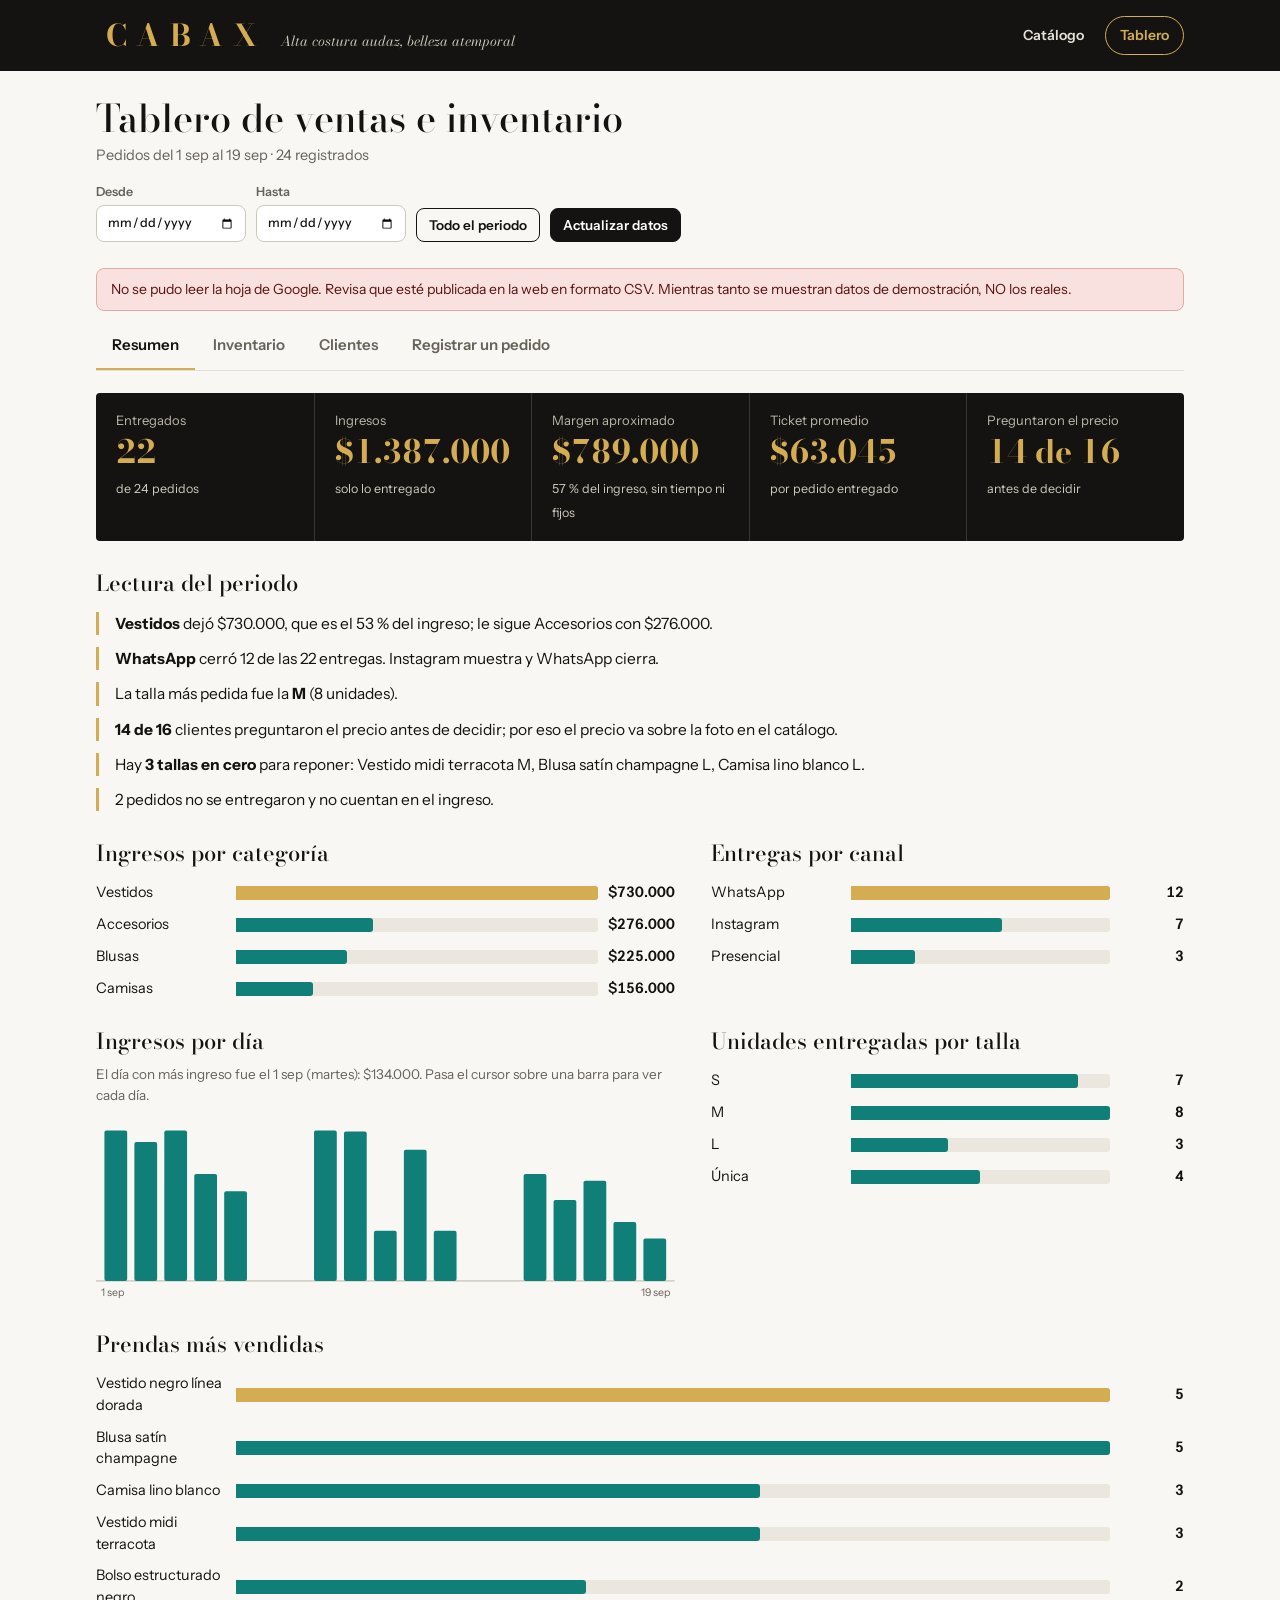
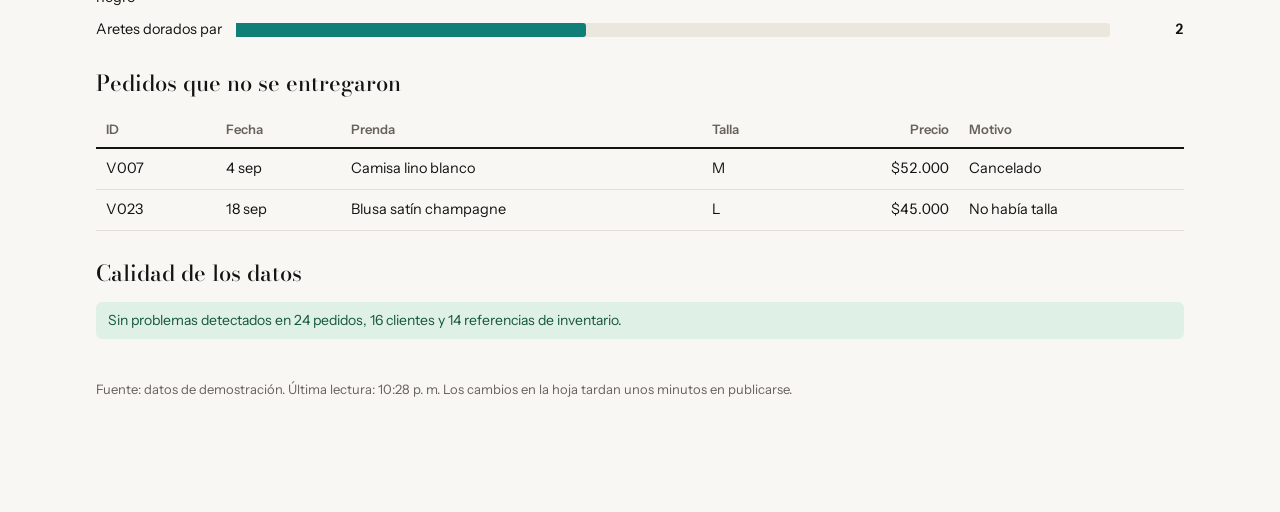
==== tablero.html @ 47107a6c "Add files via upload" ====
<!doctype html>
<html lang="es">
<head>
<meta charset="utf-8">
<meta name="viewport" content="width=device-width,initial-scale=1,viewport-fit=cover">
<title>CABAX · Tablero</title>
<link rel="preconnect" href="https://fonts.googleapis.com">
<link rel="preconnect" href="https://fonts.gstatic.com" crossorigin>
<link href="https://fonts.googleapis.com/css2?family=Bodoni+Moda:ital,opsz,wght@0,6..96,500;0,6..96,700;1,6..96,500&family=Instrument+Sans:wght@400;500;600;700&display=swap" rel="stylesheet">
<link rel="stylesheet" href="cabax.css">
<style>
.page-h { display: flex; justify-content: space-between; align-items: end; gap: 16px; flex-wrap: wrap; padding-block: 28px 14px; }
.page-h h1 { font-family: var(--f-display); font-weight: 500; font-size: clamp(26px, 4vw, 38px); margin: 0; line-height: 1.05; }
.page-h p { margin: 6px 0 0; color: var(--muted); font-size: 14.5px; }
.tools { display: flex; gap: 10px; align-items: end; flex-wrap: wrap; }
.tools label.f { font-size: 12.5px; }
.tools input[type=date] { padding: 7px 10px; width: 150px; }
.tabs { display: flex; gap: 2px; border-bottom: 1px solid var(--line); margin-bottom: 22px; overflow-x: auto; scrollbar-width: none; }
.tab { appearance: none; border: 0; background: transparent; padding: 11px 16px; font-weight: 600; font-size: 15px; color: var(--muted); border-bottom: 3px solid transparent; cursor: pointer; white-space: nowrap; margin-bottom: -1px; }
.tab[aria-selected="true"] { color: var(--ink); border-bottom-color: var(--gold-bright); }
.panel > * + * { margin-top: 26px; }

.ledger { display: grid; grid-template-columns: repeat(5, 1fr); background: var(--ink); color: #fff; border-radius: 4px; }
.ledger > div { padding: 18px 20px; border-left: 1px solid #3a372f; min-width: 0; }
.ledger > div:first-child { border-left: 0; }
.ledger small { display: block; color: #bdb7aa; font-size: 13px; }
.ledger b { display: block; font-family: var(--f-display); font-weight: 700; font-size: clamp(22px, 3vw, 32px); color: var(--gold-bright); font-variant-numeric: lining-nums tabular-nums; line-height: 1.15; margin-block: 4px; }
.ledger span { font-size: 12.5px; color: #cfc9bd; }

.cols2 { display: grid; grid-template-columns: 1.1fr .9fr; gap: 36px; }
.cols3 { display: grid; grid-template-columns: repeat(3, 1fr); gap: 32px; }
h2.s { font-family: var(--f-display); font-weight: 500; font-size: 22px; margin: 0 0 12px; }
.sub { font-size: 13.5px; color: var(--muted); margin: -6px 0 12px; }

.bars { display: grid; gap: 10px; }
.br { display: grid; grid-template-columns: minmax(84px, 130px) 1fr auto; gap: 10px; align-items: center; font-size: 14.5px; }
.br .t { height: 14px; background: #ebe7de; border-radius: 0 3px 3px 0; position: relative; }
.br .f { height: 100%; background: var(--teal); border-radius: 0 3px 3px 0; min-width: 2px; }
.br .f.gold { background: var(--gold-bright); }
.br b { font-variant-numeric: tabular-nums; font-weight: 600; min-width: 64px; text-align: right; }
.br span.l { overflow-wrap: anywhere; }

.read { margin: 0; padding: 0; list-style: none; display: grid; gap: 12px; }
.read li { padding-left: 16px; border-left: 3px solid var(--gold-bright); font-size: 15.5px; }
.read li b { font-weight: 700; }

table { width: 100%; border-collapse: collapse; font-size: 14.5px; }
th { text-align: left; font-size: 13px; color: var(--muted); font-weight: 600; padding: 8px 10px; border-bottom: 2px solid var(--ink); white-space: nowrap; }
td { padding: 9px 10px; border-bottom: 1px solid var(--line); vertical-align: top; }
td.r, th.r { text-align: right; font-variant-numeric: tabular-nums; }
.scroll { overflow-x: auto; }
.al { display: inline-flex; align-items: center; gap: 6px; font-weight: 600; font-size: 13.5px; padding: 2px 10px 2px 8px; border-radius: 999px; white-space: nowrap; }
.al.Reponer { background: var(--bad-soft); color: #8e1b14; }
.al.Bajo { background: var(--warn-soft); color: #6f4500; }
.al.Ok { background: var(--good-soft); color: #14573a; }
.al svg { width: 12px; height: 12px; flex: none; }

.chips { display: flex; gap: 10px; flex-wrap: wrap; }
.stat { border: 1px solid var(--line); background: var(--card); border-radius: 6px; padding: 10px 16px; min-width: 130px; }
.stat b { font-family: var(--f-display); font-size: 26px; display: block; line-height: 1.1; }
.stat small { color: var(--muted); font-size: 13px; }

.colchart { width: 100%; height: auto; display: block; }
.colchart text { font: 11px var(--f-body); fill: var(--muted); }
.colchart rect.bar { fill: var(--teal); }
.colchart rect.bar:hover { fill: var(--gold); }

.assist { display: grid; gap: 14px; max-width: 880px; }
.assist textarea { min-height: 170px; font-size: 14.5px; }
.rowf { display: flex; gap: 14px; flex-wrap: wrap; align-items: end; }
.rowf > * { flex: 1; min-width: 150px; }
.radio { display: flex; gap: 16px; flex-wrap: wrap; align-items: center; font-weight: 600; font-size: 14.5px; }
.radio label { display: inline-flex; gap: 6px; align-items: center; }
.paste { font: 13px/1.5 ui-monospace, Menlo, Consolas, monospace; background: #fff; border: 1px dashed #b9b3a6; border-radius: 6px; padding: 10px; white-space: pre; overflow-x: auto; }
.warn { background: var(--warn-soft); border: 1px solid #e6cf8c; color: #4d3200; padding: 8px 12px; border-radius: 6px; font-size: 14px; }
.okmsg { background: var(--good-soft); color: #14573a; padding: 8px 12px; border-radius: 6px; font-size: 14px; }
.step { font-weight: 700; margin: 0 0 6px; }
.rule { font-size: 13.5px; color: var(--muted); }
@media (max-width: 860px) {
  .ledger { grid-template-columns: repeat(2, 1fr); }
  .ledger > div { border-left: 0; border-top: 1px solid #3a372f; }
  .ledger > div:nth-child(-n+2) { border-top: 0; }
  .ledger > div:nth-child(even) { border-left: 1px solid #3a372f; }
  .ledger > div:last-child { grid-column: 1 / -1; border-left: 0; }
  .cols2, .cols3 { grid-template-columns: 1fr; gap: 26px; }
}
</style>
</head>
<body>
<header class="top">
  <div class="wrap">
    <a class="brand" href="index.html" aria-label="CABAX, inicio"><span class="wordmark">CABAX</span><span class="slogan">Alta costura audaz, belleza atemporal</span></a>
    <nav class="nav" aria-label="Principal"><a href="index.html">Catálogo</a><a href="tablero.html" aria-current="page">Tablero</a></nav>
  </div>
</header>

<main class="wrap">
  <div class="page-h">
    <div><h1>Tablero de ventas e inventario</h1><p id="periodo">Cargando datos…</p></div>
    <div class="tools">
      <label class="f">Desde<input type="date" id="desde"></label>
      <label class="f">Hasta<input type="date" id="hasta"></label>
      <button class="btn ghost sm" id="limpiar" type="button">Todo el periodo</button>
      <button class="btn sm" id="recargar" type="button">Actualizar datos</button>
    </div>
  </div>
  <div id="avisos"></div>

  <div class="tabs" role="tablist" aria-label="Secciones del tablero">
    <button class="tab" role="tab" id="t-resumen" aria-controls="p-resumen" aria-selected="true" data-tab="resumen">Resumen</button>
    <button class="tab" role="tab" id="t-inventario" aria-controls="p-inventario" aria-selected="false" data-tab="inventario">Inventario</button>
    <button class="tab" role="tab" id="t-clientes" aria-controls="p-clientes" aria-selected="false" data-tab="clientes">Clientes</button>
    <button class="tab" role="tab" id="t-registrar" aria-controls="p-registrar" aria-selected="false" data-tab="registrar">Registrar un pedido</button>
  </div>

  <section class="panel" id="p-resumen" role="tabpanel" aria-labelledby="t-resumen">
    <div class="ledger" id="ledger"></div>
    <div><h2 class="s">Lectura del periodo</h2><ul class="read" id="lectura"></ul></div>
    <div class="cols2">
      <div><h2 class="s">Ingresos por categoría</h2><div class="bars" id="b-cat"></div></div>
      <div><h2 class="s">Entregas por canal</h2><div class="bars" id="b-canal"></div></div>
    </div>
    <div class="cols2">
      <div><h2 class="s">Ingresos por día</h2><p class="sub" id="dia-sub"></p><div id="c-dia"></div></div>
      <div><h2 class="s">Unidades entregadas por talla</h2><div class="bars" id="b-talla"></div></div>
    </div>
    <div><h2 class="s">Prendas más vendidas</h2><div class="bars" id="b-prenda"></div></div>
    <div><h2 class="s">Pedidos que no se entregaron</h2><div class="scroll" id="t-no"></div></div>
    <div><h2 class="s">Calidad de los datos</h2><div id="calidad"></div></div>
  </section>

  <section class="panel" id="p-inventario" role="tabpanel" aria-labelledby="t-inventario" hidden>
    <div class="chips" id="inv-stats"></div>
    <div><h2 class="s">Inventario por prenda y talla</h2>
      <p class="sub">Disponibles = stock inicial − entregadas − pendientes. Con 0 se marca <b>Reponer</b>; con 1, <b>Bajo</b>. Sugerencia: pedir lo mismo que se vendió, mínimo 2.</p>
      <div class="scroll" id="t-inv"></div></div>
  </section>

  <section class="panel" id="p-clientes" role="tabpanel" aria-labelledby="t-clientes" hidden>
    <div class="chips" id="cli-stats"></div>
    <div><h2 class="s">Segmentos de clientes</h2>
      <p class="sub">Cada cliente entra en el primer segmento cuya regla cumple, en el orden de la tabla. Es una regla simple para este ciclo, no un modelo estadístico.</p>
      <div class="scroll" id="t-seg"></div></div>
    <div class="cols3">
      <div><h2 class="s">Sexo</h2><div class="bars" id="b-sexo"></div></div>
      <div><h2 class="s">Edad</h2><div class="bars" id="b-edad"></div></div>
      <div><h2 class="s">¿Cada cuánto compra ropa?</h2><div class="bars" id="b-frec"></div></div>
    </div>
  </section>

  <section class="panel" id="p-registrar" role="tabpanel" aria-labelledby="t-registrar" hidden>
    <div class="assist">
      <div><h2 class="s">Registrar un pedido que llegó por WhatsApp</h2>
        <p class="sub">Pega el mensaje del cliente. El asistente prepara las filas para pegarlas en la hoja de Google; este sitio no guarda nada por sí mismo.</p></div>
      <label class="f">Mensaje del cliente<textarea id="msg" placeholder="🛍️ *Pedido CABAX*&#10;Nombre: …&#10;Prendas:&#10;- Vestido negro línea dorada · Talla M · $89.000"></textarea></label>
      <div class="rowf">
        <label class="f">Quién registra<select id="quien"></select></label>
        <label class="f">Canal<select id="canal"><option>WhatsApp</option><option>Instagram</option><option>Presencial</option></select></label>
        <button class="btn gold" type="button" id="prep">Preparar filas</button>
      </div>
      <div id="out"></div>
    </div>
  </section>

  <p class="foot" id="foot"></p>
</main>
<div class="toast" id="toast" hidden></div>

<script src="config.js"></script>
<script src="demo-data.js"></script>
<script src="lib.js"></script>
<script>
(function () {
  "use strict";
  var $ = function (id) { return document.getElementById(id); }, X = window.CX, esc = X.esc, money = X.money, norm = X.norm, sum = X.sum;
  var data, stock, loadedAt;

  function toast(t) { var e = $("toast"); e.textContent = t; e.hidden = false; clearTimeout(toast.h); toast.h = setTimeout(function () { e.hidden = true; }, 3000); }

  /* ---------- pestañas ---------- */
  var TABS = ["resumen", "inventario", "clientes", "registrar"];
  function showTab(n) { TABS.forEach(function (t) { $("p-" + t).hidden = t !== n; $("t-" + t).setAttribute("aria-selected", t === n ? "true" : "false"); }); try { history.replaceState(null, "", "#" + n); } catch (e) {} }
  document.querySelector(".tabs").addEventListener("click", function (e) { var b = e.target.closest("[data-tab]"); if (b) showTab(b.dataset.tab); });
  document.querySelector(".tabs").addEventListener("keydown", function (e) {
    if (e.key !== "ArrowRight" && e.key !== "ArrowLeft") return;
    var cur = TABS.indexOf((document.querySelector('.tab[aria-selected="true"]') || {}).dataset.tab), n = TABS[(cur + (e.key === "ArrowRight" ? 1 : TABS.length - 1)) % TABS.length];
    showTab(n); $("t-" + n).focus();
  });

  /* ---------- utilidades de gráficos ---------- */
  function bars(items, o) {
    o = o || {}; var max = Math.max.apply(null, items.map(function (i) { return i.v; }).concat([1]));
    if (!items.length) return '<p class="rule">Sin datos en este periodo.</p>';
    return items.map(function (i) { return '<div class="br"><span class="l">' + esc(i.l) + '</span><div class="t"><div class="f' + (i.gold ? " gold" : "") + '" style="width:' + Math.max(1.5, i.v * 100 / max) + '%"></div></div><b>' + (o.money ? money(i.v) : i.v) + (o.suffix || "") + "</b></div>"; }).join("");
  }
  function countBy(list, fn) { var m = {}; list.forEach(function (x) { var k = fn(x); m[k] = (m[k] || 0) + 1; }); return m; }
  function sumBy(list, kf, vf) { var m = {}; list.forEach(function (x) { var k = kf(x); m[k] = (m[k] || 0) + vf(x); }); return m; }
  function toItems(m, opt) { opt = opt || {}; var a = Object.keys(m).map(function (k) { return { l: k, v: m[k] }; }); a.sort(opt.sort || function (x, y) { return y.v - x.v; }); if (a.length && !opt.noGold) a[0].gold = true; return a; }

  var ICON = {
    Reponer: '<svg viewBox="0 0 12 12" aria-hidden="true"><path d="M6 1l5.5 10h-11z" fill="currentColor"/></svg>',
    Bajo: '<svg viewBox="0 0 12 12" aria-hidden="true"><rect x="1.5" y="1.5" width="9" height="9" rx="1" fill="currentColor"/></svg>',
    Ok: '<svg viewBox="0 0 12 12" aria-hidden="true"><circle cx="6" cy="6" r="5" fill="currentColor"/></svg>'
  };
  function alerta(a) { return '<span class="al ' + a + '">' + ICON[a] + a + "</span>"; }

  /* ---------- cálculo ---------- */
  function filtered() {
    var d = $("desde").value, h = $("hasta").value;
    return data.ped.filter(function (p) { return (!d || p.fecha >= d) && (!h || p.fecha <= h); });
  }
  function costOf(p) { var s = stock.map[X.key(p.prenda, p.talla)]; return s ? s.item.costo : 0; }

  function renderResumen(ps) {
    var ent = ps.filter(X.entregado), pen = ps.filter(function (p) { return norm(p.estado) === "pendiente"; });
    var no = ps.filter(function (p) { return !X.entregado(p) && norm(p.estado) !== "pendiente"; });
    var ing = sum(ent, function (p) { return p.precio; }), cos = sum(ent, costOf), mar = ing - cos;
    var cliEnt = {}; ent.forEach(function (p) { cliEnt[p.cliente] = 1; });
    var preg = data.cli.filter(function (c) { return norm(c.preguntoPrecio).indexOf("s") === 0; }).length;
    $("ledger").innerHTML =
      '<div><small>Entregados</small><b>' + ent.length + '</b><span>de ' + ps.length + ' pedidos' + (pen.length ? " · " + pen.length + " en espera" : "") + "</span></div>" +
      '<div><small>Ingresos</small><b>' + money(ing) + '</b><span>solo lo entregado</span></div>' +
      '<div><small>Margen aproximado</small><b>' + money(mar) + '</b><span>' + X.pct(mar, ing) + ' del ingreso, sin tiempo ni fijos</span></div>' +
      '<div><small>Ticket promedio</small><b>' + (ent.length ? money(ing / ent.length) : "—") + '</b><span>por pedido entregado</span></div>' +
      '<div><small>Preguntaron el precio</small><b>' + preg + " de " + data.cli.length + '</b><span>antes de decidir</span></div>';

    var byCat = sumBy(ent, function (p) { return p.categoria || "Sin categoría"; }, function (p) { return p.precio; });
    var byCanal = countBy(ent, function (p) { return p.canal || "Sin canal"; });
    var byTalla = countBy(ent, function (p) { return p.talla; });
    var byPrenda = countBy(ent, function (p) { return p.prenda; });
    $("b-cat").innerHTML = bars(toItems(byCat), { money: true });
    $("b-canal").innerHTML = bars(toItems(byCanal));
    $("b-talla").innerHTML = bars(toItems(byTalla, { sort: function (a, b) { return X.tallaIdx(a.l) - X.tallaIdx(b.l); }, noGold: true }));
    $("b-prenda").innerHTML = bars(toItems(byPrenda).slice(0, 6));

    /* ingresos por día */
    var days = sumBy(ent, function (p) { return p.fecha; }, function (p) { return p.precio; }), keys = Object.keys(days).sort();
    if (keys.length) {
      var a = new Date(keys[0] + "T12:00:00"), b = new Date(keys[keys.length - 1] + "T12:00:00"), seq = [];
      for (var d = new Date(a); d <= b; d.setDate(d.getDate() + 1)) { var k = d.getFullYear() + "-" + String(d.getMonth() + 1).padStart(2, "0") + "-" + String(d.getDate()).padStart(2, "0"); seq.push({ k: k, v: days[k] || 0 }); }
      var max = Math.max.apply(null, seq.map(function (x) { return x.v; })), W = 600, H = 170, pad = 22, bw = (W - 10) / seq.length;
      $("c-dia").innerHTML = '<svg class="colchart" viewBox="0 0 ' + W + " " + (H + pad) + '" role="img" aria-label="Ingresos por día entre el ' + X.fmtDate(seq[0].k) + " y el " + X.fmtDate(seq[seq.length - 1].k) + ". Máximo " + money(max) + '.">' +
        '<line x1="0" x2="' + W + '" y1="' + H + '" y2="' + H + '" stroke="#b9b3a6"/>' +
        seq.map(function (x, i) { var h = max ? Math.round(x.v * (H - 14) / max) : 0; return '<rect class="bar" x="' + (5 + i * bw + bw * .12) + '" y="' + (H - h) + '" width="' + (bw * .76) + '" height="' + h + '" rx="2"><title>' + X.fmtDate(x.k) + " (" + X.dayName(x.k) + "): " + money(x.v) + "</title></rect>"; }).join("") +
        '<text x="5" y="' + (H + 16) + '">' + X.fmtDate(seq[0].k) + '</text><text x="' + (W - 5) + '" y="' + (H + 16) + '" text-anchor="end">' + X.fmtDate(seq[seq.length - 1].k) + '</text></svg>';
      var best = seq.slice().sort(function (x, y) { return y.v - x.v; })[0];
      $("dia-sub").textContent = "El día con más ingreso fue el " + X.fmtDate(best.k) + " (" + X.dayName(best.k) + "): " + money(best.v) + ". Pasa el cursor sobre una barra para ver cada día.";
    } else { $("c-dia").innerHTML = '<p class="rule">Sin pedidos entregados en este periodo.</p>'; $("dia-sub").textContent = ""; }

    /* lectura */
    var L = [], cats = toItems(byCat), canales = toItems(byCanal), tallas = toItems(byTalla);
    if (cats.length) L.push("<b>" + esc(cats[0].l) + "</b> dejó " + money(cats[0].v) + ", que es el " + X.pct(cats[0].v, ing) + " del ingreso" + (cats[1] ? "; le sigue " + esc(cats[1].l) + " con " + money(cats[1].v) + "." : "."));
    if (canales.length) L.push("<b>" + esc(canales[0].l) + "</b> cerró " + canales[0].v + " de las " + ent.length + " entregas. " + (canales[0].l === "WhatsApp" ? "Instagram muestra y WhatsApp cierra." : ""));
    if (tallas.length) L.push("La talla más pedida fue la <b>" + esc(tallas[0].l) + "</b> (" + tallas[0].v + " unidades).");
    L.push("<b>" + preg + " de " + data.cli.length + "</b> clientes preguntaron el precio antes de decidir; por eso el precio va sobre la foto en el catálogo.");
    var rep = stock.rows.filter(function (r) { return r.alerta === "Reponer"; });
    if (rep.length) L.push("Hay <b>" + rep.length + " tallas en cero</b> para reponer: " + rep.map(function (r) { return esc(r.item.prenda) + " " + esc(r.item.talla); }).join(", ") + ".");
    if (no.length) L.push(no.length === 1 ? "1 pedido no se entregó y no cuenta en el ingreso." : no.length + " pedidos no se entregaron y no cuentan en el ingreso.");
    $("lectura").innerHTML = L.map(function (t) { return "<li>" + t + "</li>"; }).join("");

    $("t-no").innerHTML = no.length ? '<table><thead><tr><th>ID</th><th>Fecha</th><th>Prenda</th><th>Talla</th><th class="r">Precio</th><th>Motivo</th></tr></thead><tbody>' + no.map(function (p) { return "<tr><td>" + esc(p.id) + "</td><td>" + X.fmtDate(p.fecha) + "</td><td>" + esc(p.prenda) + "</td><td>" + esc(p.talla) + '</td><td class="r">' + money(p.precio) + "</td><td>" + esc(p.estado) + "</td></tr>"; }).join("") + "</tbody></table>" : '<p class="rule">Todos los pedidos de este periodo se entregaron o están en espera.</p>';

    /* calidad de datos */
    var issues = [], ids = {}, cliIds = {}; data.cli.forEach(function (c) { cliIds[c.id] = 1; });
    var estados = ["entregado", "pendiente", "cancelado", "no habia talla"];
    data.ped.forEach(function (p) {
      if (p.id) { if (ids[p.id]) issues.push("El pedido " + p.id + " está repetido."); ids[p.id] = 1; }
      if (!p.fecha) issues.push("El pedido " + (p.id || "sin ID") + " tiene una fecha que no se entiende.");
      if (!stock.map[X.key(p.prenda, p.talla)]) issues.push("El pedido " + (p.id || "sin ID") + " pide “" + p.prenda + " talla " + p.talla + "”, que no existe en el inventario (revisa que se escriba igual).");
      if (p.cliente && !cliIds[p.cliente]) issues.push("El pedido " + (p.id || "sin ID") + " tiene el cliente " + p.cliente + ", que no está en la hoja Clientes.");
      if (!p.cliente) issues.push("El pedido " + (p.id || "sin ID") + " no tiene ID de cliente.");
      if (estados.indexOf(norm(p.estado)) < 0) issues.push("El pedido " + (p.id || "sin ID") + " tiene el estado “" + p.estado + "”, que no es Entregado, Pendiente, Cancelado ni No había talla.");
    });
    stock.rows.forEach(function (r) { if (r.disp < 0) issues.push("Hay más pedidos que unidades para " + r.item.prenda + " talla " + r.item.talla + " (disponibles: " + r.disp + ")."); });
    $("calidad").innerHTML = issues.length ? '<div class="warn"><b>Revisa estos datos antes de confiar en los números:</b><ul style="margin:6px 0 0;padding-left:20px">' + issues.slice(0, 12).map(function (i) { return "<li>" + esc(i) + "</li>"; }).join("") + (issues.length > 12 ? "<li>… y " + (issues.length - 12) + " más.</li>" : "") + "</ul></div>" : '<div class="okmsg">Sin problemas detectados en ' + data.ped.length + " pedidos, " + data.cli.length + " clientes y " + data.inv.length + " referencias de inventario.</div>";
  }

  function renderInventario() {
    var c = { Reponer: 0, Bajo: 0, Ok: 0 }; stock.rows.forEach(function (r) { c[r.alerta]++; });
    $("inv-stats").innerHTML = ["Reponer", "Bajo", "Ok"].map(function (a) { return '<div class="stat"><b>' + c[a] + "</b><small>" + alerta(a) + "</small></div>"; }).join("") + '<div class="stat"><b>' + sum(stock.rows, function (r) { return Math.max(0, r.disp); }) + "</b><small>unidades disponibles</small></div>";
    var order = { Reponer: 0, Bajo: 1, Ok: 2 };
    var rows = stock.rows.slice().sort(function (a, b) { return order[a.alerta] - order[b.alerta] || a.item.prenda.localeCompare(b.item.prenda, "es") || X.tallaIdx(a.item.talla) - X.tallaIdx(b.item.talla); });
    $("t-inv").innerHTML = '<table><thead><tr><th>Prenda</th><th>Talla</th><th class="r">Stock inicial</th><th class="r">Entregadas</th><th class="r">Pendientes</th><th class="r">Disponibles</th><th>Alerta</th><th>Sugerencia</th></tr></thead><tbody>' +
      rows.map(function (r) { var sug = r.alerta === "Ok" ? "—" : "Pedir " + Math.max(2, r.ent); return "<tr><td>" + esc(r.item.prenda) + "</td><td>" + esc(r.item.talla) + '</td><td class="r">' + r.item.stock + '</td><td class="r">' + r.ent + '</td><td class="r">' + r.pen + '</td><td class="r"><b>' + r.disp + "</b></td><td>" + alerta(r.alerta) + "</td><td>" + sug + "</td></tr>"; }).join("") + "</tbody></table>";
  }

  function renderClientes(ps) {
    var ent = ps.filter(X.entregado), byId = {}; data.cli.forEach(function (c) { byId[c.id] = c; });
    var preg = data.cli.filter(function (c) { return norm(c.preguntoPrecio).indexOf("s") === 0; }).length;
    var mujeres = data.cli.filter(function (c) { return norm(c.sexo) === "mujer"; }).length;
    var edades = data.cli.filter(function (c) { return c.edad > 0; }).map(function (c) { return c.edad; });
    $("cli-stats").innerHTML = '<div class="stat"><b>' + data.cli.length + "</b><small>personas hablaron con CABAX</small></div>" + '<div class="stat"><b>' + preg + " de " + data.cli.length + "</b><small>preguntaron el precio</small></div>" + '<div class="stat"><b>' + X.pct(mujeres, data.cli.length) + "</b><small>son mujeres</small></div>" + (edades.length ? '<div class="stat"><b>' + Math.min.apply(null, edades) + "–" + Math.max.apply(null, edades) + "</b><small>años, de menor a mayor</small></div>" : "");
    var seg = {}; X.SEGMENTOS.map(function (s) { return s.nombre; }).concat(["Otros"]).forEach(function (n) { seg[n] = { n: 0, ped: 0, ing: 0, cats: {} }; });
    data.cli.forEach(function (c) { seg[X.segmentoDe(c)].n++; });
    ent.forEach(function (p) { var c = byId[p.cliente]; if (!c) return; var s = seg[X.segmentoDe(c)]; s.ped++; s.ing += p.precio; s.cats[p.categoria] = (s.cats[p.categoria] || 0) + 1; });
    var rules = {}; X.SEGMENTOS.forEach(function (s) { rules[s.nombre] = s.regla; }); rules["Otros"] = "No cumple ninguna regla anterior.";
    $("t-seg").innerHTML = '<table><thead><tr><th>Segmento</th><th>Regla</th><th class="r">Clientes</th><th class="r">Pedidos</th><th class="r">Ingresos</th><th class="r">Ticket</th><th>Pide más</th></tr></thead><tbody>' +
      Object.keys(seg).filter(function (k) { return seg[k].n > 0 || k !== "Otros"; }).map(function (k) { var s = seg[k], top = Object.keys(s.cats).sort(function (a, b) { return s.cats[b] - s.cats[a]; })[0]; return "<tr><td><b>" + esc(k) + '</b></td><td class="rule">' + esc(rules[k]) + '</td><td class="r">' + s.n + '</td><td class="r">' + s.ped + '</td><td class="r">' + money(s.ing) + '</td><td class="r">' + (s.ped ? money(s.ing / s.ped) : "—") + "</td><td>" + (top ? esc(top) : "—") + "</td></tr>"; }).join("") + "</tbody></table>";
    $("b-sexo").innerHTML = bars(toItems(countBy(data.cli, function (c) { return c.sexo || "Sin dato"; })));
    var rango = countBy(data.cli.filter(function (c) { return c.edad > 0; }), function (c) { return c.edad <= 22 ? "16 a 22" : (c.edad <= 27 ? "23 a 27" : "28 o más"); });
    $("b-edad").innerHTML = bars(toItems(rango, { sort: function (a, b) { return parseInt(a.l, 10) - parseInt(b.l, 10); }, noGold: true }));
    $("b-frec").innerHTML = bars(toItems(countBy(data.cli, function (c) { return c.frecuencia || "Sin dato"; })));
  }

  function renderAll() { var ps = filtered(); renderResumen(ps); renderInventario(); renderClientes(ps); }

  /* ---------- asistente de registro ---------- */
  function field(t, k) { var m = t.match(new RegExp("^[\\s*_]*" + k + "[*_]*\\s*:\\s*(.+)$", "im")); return m ? m[1].replace(/\*/g, "").trim() : ""; }
  function nextId(list, prefix, width) { var max = 0; list.forEach(function (x) { var m = String(x.id).match(/(\d+)$/); if (m && +m[1] > max) max = +m[1]; }); return prefix + String(max + 1).padStart(width, "0"); }
  function tsv(rows) { return rows.map(function (r) { return r.join("\t"); }).join("\n"); }
  var current = null;
  $("prep").addEventListener("click", function () {
    var t = $("msg").value, out = $("out"); if (!t.trim()) { out.innerHTML = '<div class="warn">Pega primero el mensaje del cliente.</div>'; return; }
    var items = [], bad = [], re = /^[\s\-•*]+(.+?)\s*·\s*Talla\s+(.+?)\s*·\s*\$?\s*([\d.,]+)/gim, m;
    while ((m = re.exec(t))) {
      var prenda = m[1].trim(), talla = m[2].trim(), precio = X.toNum(m[3]), r = stock.rows.filter(function (x) { return X.key(x.item.prenda, x.item.talla) === X.key(prenda, talla); })[0];
      if (!r) { bad.push("“" + prenda + " talla " + talla + "” no está en el inventario; escríbela igual que en la hoja."); items.push({ prenda: prenda, talla: talla, precio: precio, cat: "" }); continue; }
      if (r.disp <= 0) bad.push(r.item.prenda + " talla " + r.item.talla + " ya no tiene unidades. Avísale al cliente antes de confirmar.");
      if (r.item.precio !== precio) bad.push(r.item.prenda + ": el cliente vio " + money(precio) + " y hoy cuesta " + money(r.item.precio) + ". Se usa el precio que vio el cliente; confirma con él.");
      items.push({ prenda: r.item.prenda, talla: r.item.talla, precio: precio, cat: r.item.categoria });
    }
    if (!items.length) { out.innerHTML = '<div class="warn">No encontré prendas. Cada línea debe verse así: “- Vestido negro línea dorada · Talla M · $89.000”.</div>'; return; }
    current = { items: items, nombre: field(t, "Nombre"), edad: X.toNum(field(t, "Edad")), sexo: field(t, "Sexo"), frec: field(t, "Compra ropa"), nota: field(t, "Nota"), bad: bad };
    drawOut();
  });
  function drawOut() {
    var c = current, out = $("out"), hoy = X.today(), quien = $("quien").value, canal = $("canal").value;
    var nuevo = ($("r-nuevo") ? $("r-nuevo").checked : true), idCli = nuevo ? nextId(data.cli, "C", 2) : (($("r-id") && $("r-id").value.trim().toUpperCase()) || "");
    var base = data.ped.slice(), rowsP = [], nid = nextId(base, "V", 3);
    c.items.forEach(function (it, i) { var id = i === 0 ? nid : (function () { var m = nid.match(/^(\D+)(\d+)$/); return m[1] + String(+m[2] + i).padStart(m[2].length, "0"); })(); rowsP.push([id, hoy, idCli || "(completa)", it.cat, it.prenda, it.talla, it.precio, canal, "Pendiente", quien]); });
    var html = "";
    if (c.bad.length) html += '<div class="warn"><b>Antes de pegar:</b><ul style="margin:6px 0 0;padding-left:20px">' + c.bad.map(function (b) { return "<li>" + esc(b) + "</li>"; }).join("") + "</ul></div>";
    html += '<div><p class="step">Cliente: ' + esc(c.nombre || "(sin nombre)") + (c.edad ? ", " + c.edad + " años" : "") + (c.sexo ? ", " + esc(c.sexo) : "") + (c.nota ? " · Nota: " + esc(c.nota) : "") + "</p>" +
      '<div class="radio"><label><input type="radio" name="cli" id="r-nuevo"' + (nuevo ? " checked" : "") + '> Cliente nuevo (se crea ' + esc(nextId(data.cli, "C", 2)) + ')</label><label><input type="radio" name="cli" id="r-ex"' + (nuevo ? "" : " checked") + '> Ya es cliente, su ID es</label><input type="text" id="r-id" style="width:90px" placeholder="C05" value="' + (nuevo ? "" : esc(idCli)) + '" aria-label="ID del cliente existente"></div></div>';
    html += '<div><p class="step">1. Pega estas filas en la hoja <b>Pedidos</b> (primera celda vacía de la columna A)</p><div class="paste" id="paste-p">' + esc(tsv(rowsP)) + '</div><p style="margin:8px 0 0"><button class="btn sm" type="button" data-copy="p">Copiar filas de Pedidos</button></p></div>';
    var cliRow = [idCli || "(completa)", c.edad || "", c.sexo || "", canal, "", "", c.frec || ""];
    if (nuevo) html += '<div><p class="step">2. Pega esta fila en la hoja <b>Clientes</b></p><div class="paste" id="paste-c">' + esc(tsv([cliRow])) + '</div><p class="rule" style="margin:6px 0 0">Las columnas “preguntó precio” y “preguntó talla o calidad” las llena el equipo según la conversación.</p><p style="margin:8px 0 0"><button class="btn sm" type="button" data-copy="c">Copiar fila de Clientes</button></p></div>' +
      '<div><p class="step">3. Pega esta fila en la hoja <b>Directorio</b> (privada, no se publica)</p><div class="paste" id="paste-d">' + esc(tsv([[idCli, c.nombre, ""]])) + '</div><p style="margin:8px 0 0"><button class="btn sm" type="button" data-copy="d">Copiar fila de Directorio</button></p></div>';
    out.innerHTML = html;
    current.rows = { p: tsv(rowsP), c: tsv([cliRow]), d: tsv([[idCli, c.nombre, ""]]) };
  }
  $("out").addEventListener("change", function (e) { if (e.target.name === "cli") drawOut(); });
  $("out").addEventListener("input", function (e) { if (e.target.id === "r-id") { $("r-ex").checked = true; var pos = e.target.selectionStart; drawOut(); var i = $("r-id"); i.focus(); try { i.setSelectionRange(pos, pos); } catch (x) {} } });
  $("out").addEventListener("click", function (e) {
    var b = e.target.closest("[data-copy]"); if (!b || !current) return;
    var txt = current.rows[b.dataset.copy], el = $("paste-" + b.dataset.copy);
    if (navigator.clipboard && navigator.clipboard.writeText) navigator.clipboard.writeText(txt).then(function () { toast("Copiado. Pégalo en la hoja con Ctrl + V."); }, function () { sel(el); });
    else sel(el);
    function sel(n) { var r = document.createRange(); r.selectNodeContents(n); var s = getSelection(); s.removeAllRanges(); s.addRange(r); toast("Selecciona y copia con Ctrl + C."); }
  });
  $("msg").addEventListener("input", function () { $("out").innerHTML = ""; current = null; });
  $("canal").addEventListener("change", function () { if (current) drawOut(); });
  $("quien").addEventListener("change", function () { if (current) drawOut(); });

  /* ---------- carga ---------- */
  function load() {
    $("periodo").textContent = "Leyendo las hojas de Google…";
    return X.loadData().then(function (d) {
      data = d; stock = X.stockTable(d.inv, d.ped); loadedAt = new Date();
      var av = d.avisos.slice(); if (d.modo === "demo" && !av.length) av.push("Estás viendo datos de demostración del primer ciclo. Conecta las hojas de Google en config.js para ver los datos reales.");
      $("avisos").innerHTML = av.map(function (a) { return '<div class="banner' + (d.avisos.length ? " err" : "") + '" role="status">' + esc(a) + "</div>"; }).join("");
      var f = d.ped.map(function (p) { return p.fecha; }).filter(Boolean).sort();
      $("periodo").textContent = f.length ? "Pedidos del " + X.fmtDate(f[0]) + " al " + X.fmtDate(f[f.length - 1]) + " · " + d.ped.length + " registrados" : "Aún no hay pedidos registrados.";
      $("foot").textContent = "Fuente: " + (d.modo === "demo" ? "datos de demostración" : "hojas de Google publicadas") + ". Última lectura: " + loadedAt.toLocaleTimeString("es-CO", { hour: "2-digit", minute: "2-digit" }).replace(/\.$/, "") + ". Los cambios en la hoja tardan unos minutos en publicarse.";
      renderAll();
      if (current) drawOut();
    });
  }
  $("quien").innerHTML = (X.CFG.EQUIPO || []).map(function (n) { return "<option>" + esc(n) + "</option>"; }).join("");
  ["desde", "hasta"].forEach(function (id) { $(id).addEventListener("change", function () { if (data) renderAll(); }); });
  $("limpiar").addEventListener("click", function () { $("desde").value = ""; $("hasta").value = ""; if (data) renderAll(); });
  $("recargar").addEventListener("click", function () { load().then(function () { toast("Datos actualizados."); }); });
  var h = (location.hash || "").slice(1); if (TABS.indexOf(h) >= 0) showTab(h);
  load();
})();
</script>
</body>
</html>
---- cabax.css ----
/* CABAX · estilos comunes. Negro y dorado de la marca; turquesa solo para datos. */
:root {
  --ink: #141311;
  --paper: #f8f7f4;
  --card: #ffffff;
  --line: #e4e0d7;
  --muted: #67625a;
  --gold: #8a6a1e;          /* dorado para texto sobre claro */
  --gold-bright: #d4ac52;   /* dorado sobre negro */
  --teal: #0f7f78;          /* datos */
  --teal-soft: #d9efec;
  --bad: #b3261e; --bad-soft: #f8e1df;
  --warn: #8f5a00; --warn-soft: #f9ecc9;
  --good: #1d7048; --good-soft: #dff0e6;
  --f-display: "Bodoni Moda", "Didot", "Bodoni 72", Georgia, serif;
  --f-body: "Instrument Sans", system-ui, -apple-system, "Segoe UI", sans-serif;
}
* { box-sizing: border-box; }
html { -webkit-text-size-adjust: 100%; }
body { margin: 0; background: var(--paper); color: var(--ink); font: 16px/1.5 var(--f-body); }
a { color: inherit; }
button, input, select, textarea { font: inherit; color: inherit; }
:focus-visible { outline: 3px solid var(--teal); outline-offset: 2px; }
.wrap { max-width: 1120px; margin: 0 auto; padding-inline: max(16px, env(safe-area-inset-left)); }
[hidden] { display: none !important; }

.top { background: var(--ink); color: #fff; }
.top .wrap { display: flex; align-items: center; justify-content: space-between; gap: 16px; padding-block: 16px; flex-wrap: wrap; }
.brand { display: flex; align-items: baseline; gap: 14px; text-decoration: none; min-width: 0; flex-wrap: wrap; }
.wordmark { font-family: var(--f-display); font-weight: 700; font-size: 30px; letter-spacing: .32em; color: var(--gold-bright); line-height: 1; padding-left: .32em; }
.slogan { font-family: var(--f-display); font-style: italic; font-size: 14px; color: #cfc9bd; }
.nav { display: flex; gap: 6px; }
.nav a { text-decoration: none; padding: 8px 14px; border-radius: 999px; font-size: 14px; font-weight: 600; color: #e7e2d8; border: 1px solid transparent; }
.nav a[aria-current="page"] { border-color: var(--gold-bright); color: var(--gold-bright); }
.nav a:hover { border-color: #5b564c; }

.banner { padding: 10px 14px; border-radius: 8px; font-size: 14px; margin-block: 12px; background: var(--warn-soft); color: #4d3200; border: 1px solid #e6cf8c; }
.banner.err { background: var(--bad-soft); color: #5c120d; border-color: #e3aaa5; }

.btn { appearance: none; border: 1px solid var(--ink); background: var(--ink); color: #fff; border-radius: 8px; padding: 11px 18px; font-weight: 600; cursor: pointer; text-decoration: none; display: inline-block; text-align: center; }
.btn:hover { background: #2a2824; }
.btn.gold { background: var(--gold-bright); border-color: var(--gold-bright); color: #1d1608; }
.btn.gold:hover { background: #dcb862; }
.btn.ghost { background: transparent; color: var(--ink); }
.btn.ghost:hover { background: #efece5; }
.btn.sm { padding: 6px 12px; font-size: 13.5px; }
.btn:disabled { opacity: .45; cursor: not-allowed; }

label.f { display: grid; gap: 4px; font-size: 13.5px; font-weight: 600; color: var(--muted); }
input[type=text], input[type=number], input[type=date], select, textarea { background: #fff; border: 1px solid #cfc9bd; border-radius: 8px; padding: 10px 12px; width: 100%; min-width: 0; font-weight: 500; color: var(--ink); }
textarea { resize: vertical; }

.toast { position: fixed; left: 50%; transform: translateX(-50%); bottom: 88px; background: var(--ink); color: #fff; padding: 10px 16px; border-radius: 8px; font-size: 14px; z-index: 50; max-width: calc(100% - 32px); }
.foot { padding-block: 28px 100px; color: var(--muted); font-size: 13px; }
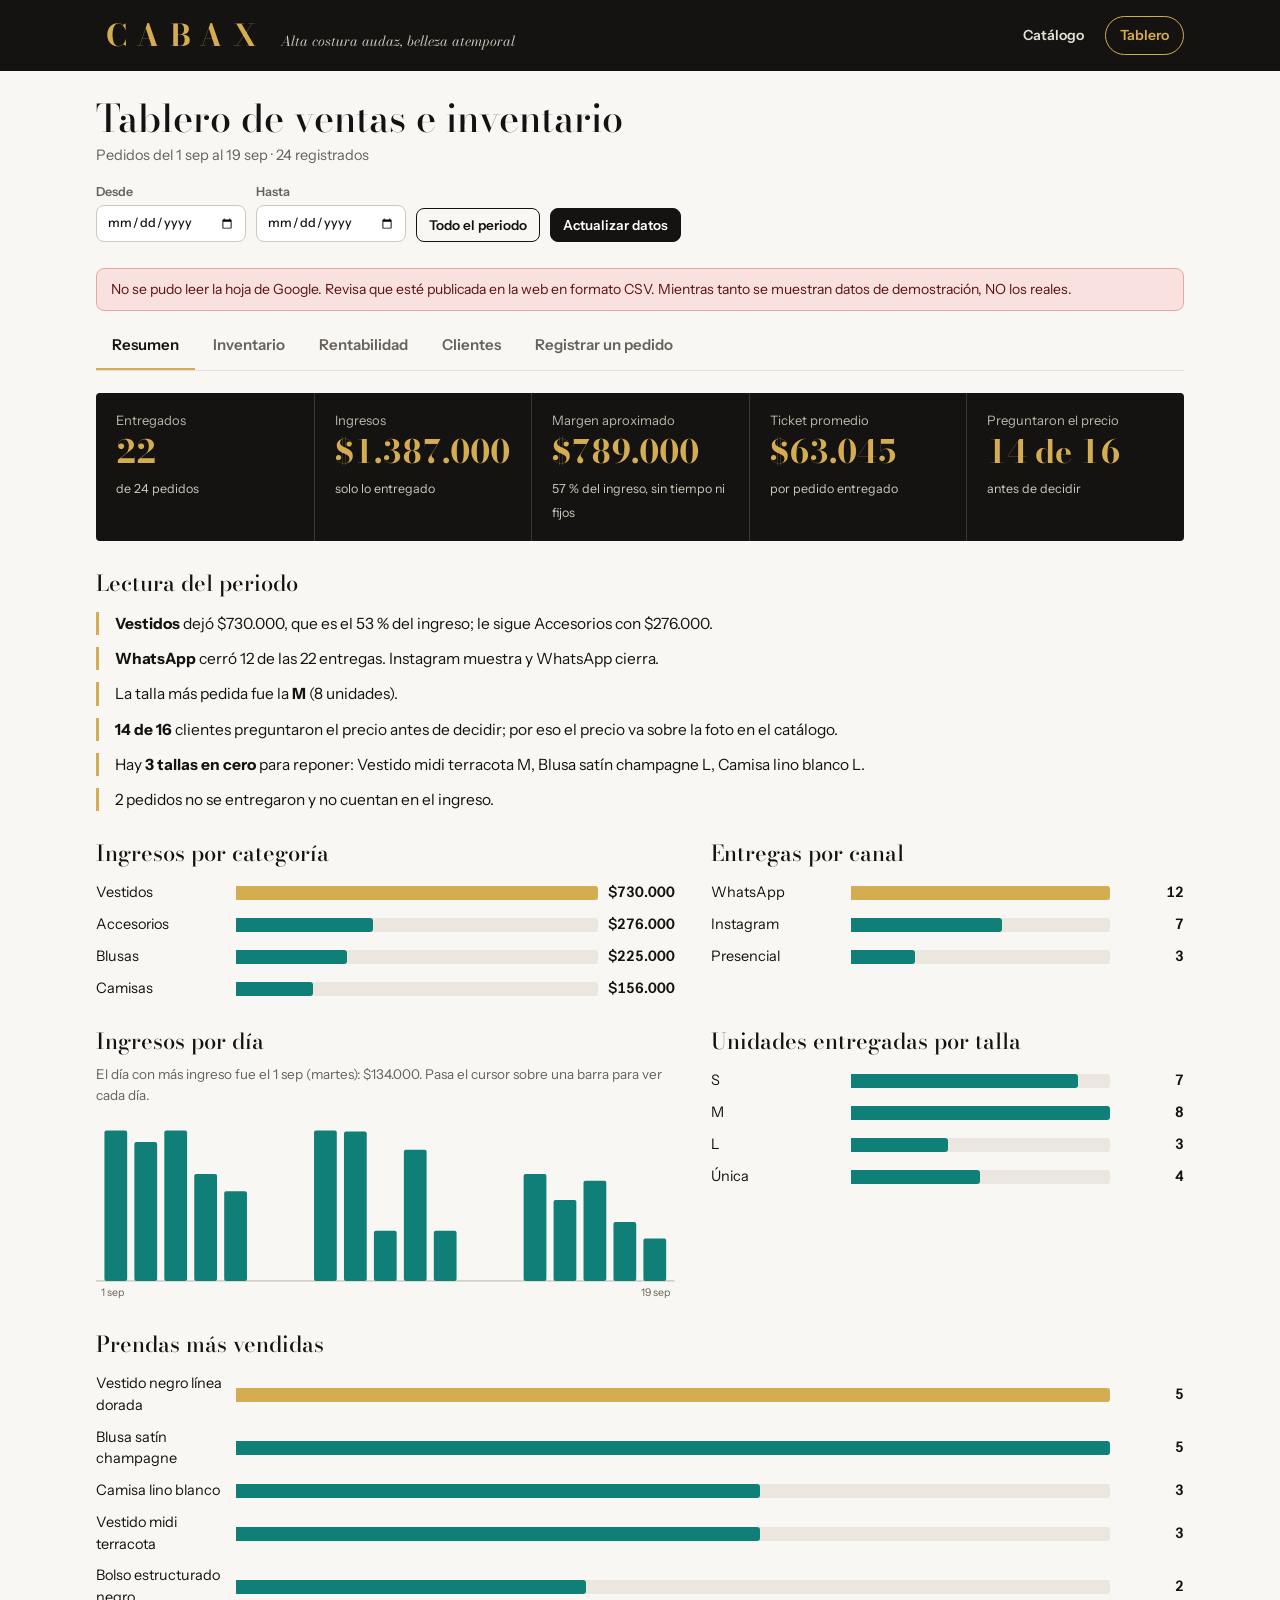
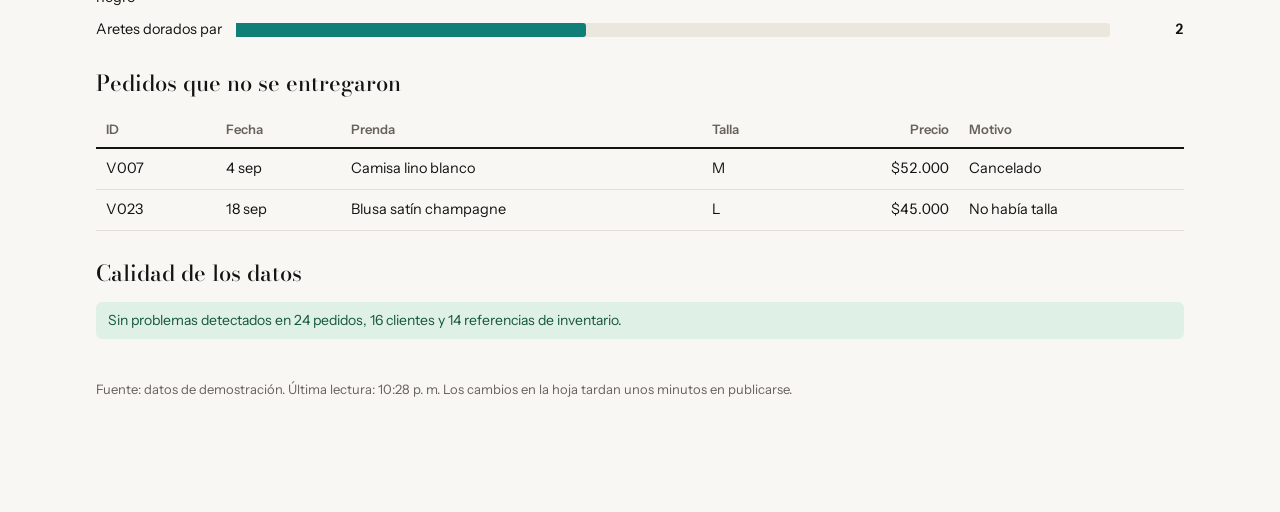
==== commit 6786269c: "Update tablero.html" ====
--- a/tablero.html
+++ b/tablero.html
@@ -60,6 +60,14 @@
 .stat b { font-family: var(--f-display); font-size: 26px; display: block; line-height: 1.1; }
 .stat small { color: var(--muted); font-size: 13px; }
 
+.cl { display: inline-flex; align-items: center; gap: 6px; font-weight: 700; font-size: 13px; padding: 2px 10px; border-radius: 999px; white-space: nowrap; }
+.cl.A { background: #f3e3b5; color: #4d3a08; }
+.cl.B { background: var(--teal-soft); color: #0a4f4a; }
+.cl.C { background: #ebe7de; color: #4a463e; }
+.cl.S { background: #fff; color: var(--muted); border: 1px dashed #b9b3a6; font-weight: 600; }
+.colchart .acum { fill: none; stroke: var(--gold); stroke-width: 2; }
+.colchart .dot { fill: #fff; stroke: var(--gold); stroke-width: 2; }
+.colchart .ref { stroke: #9a948a; stroke-dasharray: 4 4; stroke-width: 1; }
 .colchart { width: 100%; height: auto; display: block; }
 .colchart text { font: 11px var(--f-body); fill: var(--muted); }
 .colchart rect.bar { fill: var(--teal); }
@@ -76,6 +84,12 @@
 .okmsg { background: var(--good-soft); color: #14573a; padding: 8px 12px; border-radius: 6px; font-size: 14px; }
 .step { font-weight: 700; margin: 0 0 6px; }
 .rule { font-size: 13.5px; color: var(--muted); }
+@media (max-width: 560px) {
+  #c-pareto .colchart text { font-size: 19px; }
+  #rent-stats { display: grid; grid-template-columns: 1fr 1fr; }
+  #rent-stats .stat { min-width: 0; padding: 10px 12px; }
+  #rent-stats .stat b { font-size: 22px; }
+}
 @media (max-width: 860px) {
   .ledger { grid-template-columns: repeat(2, 1fr); }
   .ledger > div { border-left: 0; border-top: 1px solid #3a372f; }
@@ -109,6 +123,7 @@
   <div class="tabs" role="tablist" aria-label="Secciones del tablero">
     <button class="tab" role="tab" id="t-resumen" aria-controls="p-resumen" aria-selected="true" data-tab="resumen">Resumen</button>
     <button class="tab" role="tab" id="t-inventario" aria-controls="p-inventario" aria-selected="false" data-tab="inventario">Inventario</button>
+    <button class="tab" role="tab" id="t-rent" aria-controls="p-rent" aria-selected="false" data-tab="rent">Rentabilidad</button>
     <button class="tab" role="tab" id="t-clientes" aria-controls="p-clientes" aria-selected="false" data-tab="clientes">Clientes</button>
     <button class="tab" role="tab" id="t-registrar" aria-controls="p-registrar" aria-selected="false" data-tab="registrar">Registrar un pedido</button>
   </div>
@@ -134,6 +149,22 @@
     <div><h2 class="s">Inventario por prenda y talla</h2>
       <p class="sub">Disponibles = stock inicial − entregadas − pendientes. Con 0 se marca <b>Reponer</b>; con 1, <b>Bajo</b>. Sugerencia: pedir lo mismo que se vendió, mínimo 2.</p>
       <div class="scroll" id="t-inv"></div></div>
+  </section>
+
+  <section class="panel" id="p-rent" role="tabpanel" aria-labelledby="t-rent" hidden>
+    <div class="chips" id="rent-stats"></div>
+    <div><h2 class="s">Lectura de rentabilidad</h2><ul class="read" id="rent-lectura"></ul></div>
+    <div><h2 class="s">Qué prendas sostienen el ingreso (Pareto)</h2>
+      <p class="sub">Cada columna es una prenda, de la que más ingreso dejó a la que menos. La línea dorada suma el porcentaje acumulado; la punteada marca el 80 %.</p>
+      <div id="c-pareto"></div></div>
+    <div><h2 class="s">Clasificación ABC por prenda</h2>
+      <p class="sub">A: las prendas que juntas llegan al 80 % del ingreso. B: hasta el 95 %. C: el resto. “Sin ventas”: hay en inventario pero no se entregó ninguna en el periodo.</p>
+      <div class="scroll" id="t-abc"></div></div>
+    <div class="cols2">
+      <div><h2 class="s">Utilidad por categoría</h2><div class="bars" id="b-util-cat"></div></div>
+      <div><h2 class="s">Margen por prenda</h2><p class="sub">Utilidad dividida entre ingreso. Una prenda puede vender mucho y dejar poco.</p><div class="bars" id="b-margen"></div></div>
+    </div>
+    <p class="rule">Cómo se calcula: utilidad = precio de venta − costo unitario de cada prenda entregada. Es un margen aproximado: no incluye tiempo, empaque, envíos ni gastos fijos. “Capital en stock” = unidades disponibles × costo unitario; “utilidad potencial” = unidades disponibles × (precio − costo).</p>
   </section>
 
   <section class="panel" id="p-clientes" role="tabpanel" aria-labelledby="t-clientes" hidden>
@@ -178,7 +209,7 @@
   function toast(t) { var e = $("toast"); e.textContent = t; e.hidden = false; clearTimeout(toast.h); toast.h = setTimeout(function () { e.hidden = true; }, 3000); }
 
   /* ---------- pestañas ---------- */
-  var TABS = ["resumen", "inventario", "clientes", "registrar"];
+  var TABS = ["resumen", "inventario", "rent", "clientes", "registrar"];
   function showTab(n) { TABS.forEach(function (t) { $("p-" + t).hidden = t !== n; $("t-" + t).setAttribute("aria-selected", t === n ? "true" : "false"); }); try { history.replaceState(null, "", "#" + n); } catch (e) {} }
   document.querySelector(".tabs").addEventListener("click", function (e) { var b = e.target.closest("[data-tab]"); if (b) showTab(b.dataset.tab); });
   document.querySelector(".tabs").addEventListener("keydown", function (e) {
@@ -302,7 +333,61 @@
     $("b-frec").innerHTML = bars(toItems(countBy(data.cli, function (c) { return c.frecuencia || "Sin dato"; })));
   }
 
-  function renderAll() { var ps = filtered(); renderResumen(ps); renderInventario(); renderClientes(ps); }
+
+  function renderRent(ps) {
+    var ent = ps.filter(X.entregado), m = {};
+    function nuevo(n, c) { return { n: n, cat: c || "Sin categoría", u: 0, ing: 0, cos: 0, disp: 0, cap: 0, pot: 0 }; }
+    data.inv.forEach(function (i) { var k = norm(i.prenda); if (!m[k]) m[k] = nuevo(i.prenda, i.categoria); });
+    ent.forEach(function (p) { var k = norm(p.prenda); if (!m[k]) m[k] = nuevo(p.prenda, p.categoria); var o = m[k]; o.u++; o.ing += p.precio; o.cos += costOf(p); });
+    stock.rows.forEach(function (r) { var o = m[norm(r.item.prenda)]; if (!o) return; var d = Math.max(0, r.disp); o.disp += d; o.cap += d * r.item.costo; o.pot += d * (r.item.precio - r.item.costo); });
+    var list = Object.keys(m).map(function (k) { return m[k]; });
+    var totIng = sum(list, function (o) { return o.ing; }), totCos = sum(list, function (o) { return o.cos; }), util = totIng - totCos;
+    var cap = sum(list, function (o) { return o.cap; }), pot = sum(list, function (o) { return o.pot; });
+    var vend = list.filter(function (o) { return o.ing > 0; }).sort(function (a, b) { return b.ing - a.ing; }), sin = list.filter(function (o) { return o.ing === 0; });
+    if (!totIng) { $("rent-stats").innerHTML = ""; $("rent-lectura").innerHTML = "<li>No hay pedidos entregados en este periodo. Cambia las fechas o registra entregas en la hoja Pedidos.</li>"; ["c-pareto", "t-abc", "b-util-cat", "b-margen"].forEach(function (id) { $(id).innerHTML = ""; }); return; }
+    var ac = 0; vend.forEach(function (o) { var antes = ac * 100 / totIng; ac += o.ing; o.pct = o.ing * 100 / totIng; o.acum = ac * 100 / totIng; o.cls = antes < 80 ? "A" : (antes < 95 ? "B" : "C"); o.util = o.ing - o.cos; o.mg = o.util * 100 / o.ing; });
+    var A = vend.filter(function (o) { return o.cls === "A"; }), pA = sum(A, function (o) { return o.pct; });
+    var sinCosto = data.inv.every(function (i) { return !i.costo; });
+
+    $("rent-stats").innerHTML = [
+      [money(util), "utilidad bruta del periodo"], [Math.round(util * 100 / totIng) + " %", "margen sobre el ingreso"],
+      [A.length + " de " + list.length, "prendas clase A (" + Math.round(pA) + " % del ingreso)"],
+      [money(cap), "capital en stock, a costo"], [money(pot), "utilidad potencial del stock"]
+    ].map(function (x) { return '<div class="stat"><b>' + x[0] + "</b><small>" + x[1] + "</small></div>"; }).join("");
+
+    var L = [], topU = vend.slice().sort(function (a, b) { return b.util - a.util; })[0];
+    if (sinCosto) L.push("Falta el costo unitario en la hoja Inventario: sin él la utilidad y el margen no son confiables.");
+    L.push("<b>" + esc(topU.n) + "</b> dejó la mayor utilidad: " + money(topU.util) + " con un margen de " + Math.round(topU.mg) + " %.");
+    L.push("<b>" + A.length + (A.length === 1 ? " prenda" : " prendas") + " clase A</b> (" + A.map(function (o) { return esc(o.n); }).join(", ") + ") sostienen el " + Math.round(pA) + " % del ingreso.");
+    var mejor = vend.slice().sort(function (a, b) { return b.mg - a.mg; })[0], peor = vend.slice().sort(function (a, b) { return a.mg - b.mg; })[0];
+    if (vend.length > 1 && mejor !== peor) L.push("El mayor margen es de <b>" + esc(mejor.n) + "</b> (" + Math.round(mejor.mg) + " %) y el menor de <b>" + esc(peor.n) + "</b> (" + Math.round(peor.mg) + " %).");
+    if (sin.length) { var cs = sum(sin, function (o) { return o.cap; }); L.push("<b>" + sin.length + (sin.length === 1 ? " prenda sin ventas" : " prendas sin ventas") + "</b> en el periodo (" + sin.map(function (o) { return esc(o.n); }).join(", ") + "), con " + money(cs) + " de capital parado en stock."); }
+    $("rent-lectura").innerHTML = L.map(function (t) { return "<li>" + t + "</li>"; }).join("");
+
+    /* Pareto */
+    var W = 640, H = 220, pt = 14, pb = 26, pl = 6, pr = 58, ph = H - pt - pb, n = vend.length, bw = (W - pl - pr) / n, max = vend[0].ing;
+    var pts = vend.map(function (o, i) { return { x: pl + i * bw + bw / 2, y: pt + ph - o.acum * ph / 100 }; });
+    $("c-pareto").innerHTML = '<svg class="colchart" viewBox="0 0 ' + W + " " + H + '" role="img" aria-label="Pareto de ingresos por prenda">' +
+      '<line class="ref" x1="' + pl + '" x2="' + (W - pr) + '" y1="' + (pt + ph * .2) + '" y2="' + (pt + ph * .2) + '"/><text x="' + (W - pr + 4) + '" y="' + (pt + ph * .2 + 4) + '">80 %</text>' +
+      '<line x1="' + pl + '" x2="' + (W - pr) + '" y1="' + (pt + ph) + '" y2="' + (pt + ph) + '" stroke="#cfc9bd"/>' +
+      vend.map(function (o, i) { var h = Math.round(o.ing * ph / max * .92); return '<rect class="bar" x="' + (pl + i * bw + bw * .14) + '" y="' + (pt + ph - h) + '" width="' + (bw * .72) + '" height="' + h + '" rx="2"><title>' + (i + 1) + ". " + esc(o.n) + ": " + money(o.ing) + " (" + Math.round(o.pct) + " % del ingreso, acumulado " + Math.round(o.acum) + " %)</title></rect><text x=\"" + (pl + i * bw + bw / 2) + '" y="' + (H - 8) + '" text-anchor="middle">' + (i + 1) + "</text>"; }).join("") +
+      '<polyline class="acum" points="' + pts.map(function (p) { return p.x + "," + p.y; }).join(" ") + '"/>' +
+      pts.map(function (p, i) { return '<circle class="dot" cx="' + p.x + '" cy="' + p.y + '" r="4"><title>' + (i + 1) + ". " + esc(vend[i].n) + ": acumulado " + Math.round(vend[i].acum) + " %</title></circle>"; }).join("") +
+      '<text x="' + (W - pr + 4) + '" y="' + (pt + 4) + '">100 %</text></svg>';
+
+    /* Tabla ABC */
+    var CL = { A: "A · alta", B: "B · media", C: "C · baja" };
+    $("t-abc").innerHTML = '<table><thead><tr><th>#</th><th>Prenda</th><th>Clase</th><th class="r">Unid.</th><th class="r">Ingreso</th><th class="r">% ingreso</th><th class="r">Acumulado</th><th class="r">Utilidad</th><th class="r">Margen</th><th class="r">En stock</th></tr></thead><tbody>' +
+      vend.map(function (o, i) { return "<tr><td>" + (i + 1) + "</td><td>" + esc(o.n) + '</td><td><span class="cl ' + o.cls + '">' + CL[o.cls] + '</span></td><td class="r">' + o.u + '</td><td class="r">' + money(o.ing) + '</td><td class="r">' + Math.round(o.pct) + ' %</td><td class="r">' + Math.round(o.acum) + ' %</td><td class="r">' + money(o.util) + '</td><td class="r">' + Math.round(o.mg) + ' %</td><td class="r">' + o.disp + "</td></tr>"; }).join("") +
+      sin.map(function (o) { return "<tr><td>—</td><td>" + esc(o.n) + '</td><td><span class="cl S">Sin ventas</span></td><td class="r">0</td><td class="r">$0</td><td class="r">0 %</td><td class="r">—</td><td class="r">$0</td><td class="r">—</td><td class="r">' + o.disp + "</td></tr>"; }).join("") +
+      '</tbody><tfoot><tr><td></td><td><b>Total</b></td><td></td><td class="r"><b>' + sum(list, function (o) { return o.u; }) + '</b></td><td class="r"><b>' + money(totIng) + '</b></td><td class="r"><b>100 %</b></td><td></td><td class="r"><b>' + money(util) + '</b></td><td class="r"><b>' + Math.round(util * 100 / totIng) + ' %</b></td><td class="r"><b>' + sum(list, function (o) { return o.disp; }) + "</b></td></tr></tfoot></table>";
+
+    var uc = sumBy(vend, function (o) { return o.cat || "Sin categoría"; }, function (o) { return o.util; });
+    $("b-util-cat").innerHTML = bars(toItems(uc), { money: true });
+    $("b-margen").innerHTML = bars(vend.slice().sort(function (a, b) { return b.mg - a.mg; }).map(function (o, i) { return { l: o.n, v: Math.round(o.mg), gold: i === 0 }; }), { suffix: " %" });
+  }
+
+  function renderAll() { var ps = filtered(); renderResumen(ps); renderInventario(); renderRent(ps); renderClientes(ps); }
 
   /* ---------- asistente de registro ---------- */
   function field(t, k) { var m = t.match(new RegExp("^[\\s*_]*" + k + "[*_]*\\s*:\\s*(.+)$", "im")); return m ? m[1].replace(/\*/g, "").trim() : ""; }
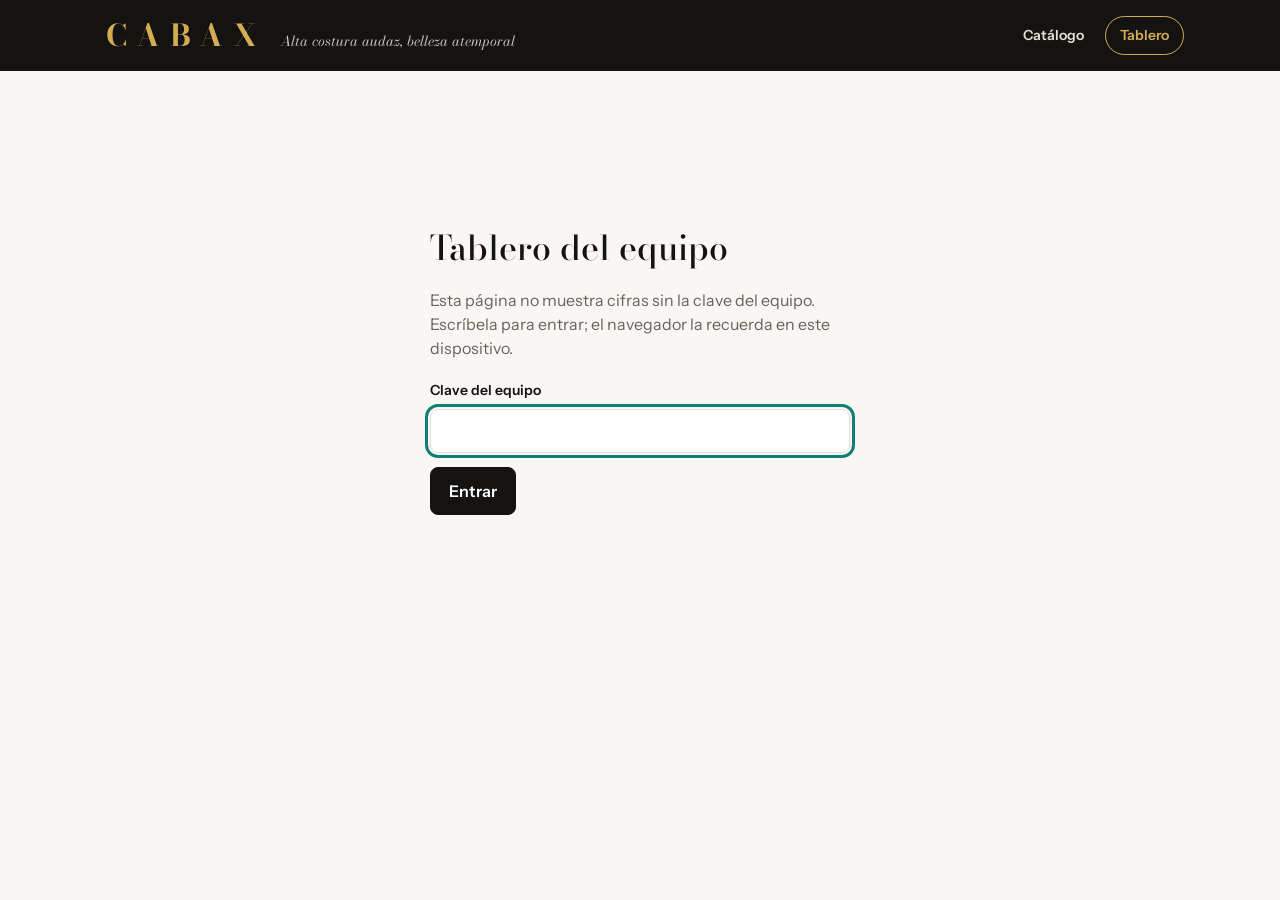
==== commit a2558c2a: "Add files via upload" ====
--- a/tablero.html
+++ b/tablero.html
@@ -98,17 +98,39 @@
   .ledger > div:last-child { grid-column: 1 / -1; border-left: 0; }
   .cols2, .cols3 { grid-template-columns: 1fr; gap: 26px; }
 }
+.salir { appearance: none; background: transparent; border: 1px solid #5a554c; color: #cfc9bd; border-radius: 6px; padding: 6px 10px; font: 600 13px var(--f-body); cursor: pointer; }
+.acceso { min-height: 70vh; display: grid; place-items: center; padding: 40px 20px; }
+.acceso-in { width: min(420px, 100%); display: grid; gap: 14px; }
+.acceso h1 { font-family: var(--f-display); font-weight: 500; font-size: 34px; margin: 0; color: var(--ink); }
+.acceso p { margin: 0; color: var(--muted); }
+.acc-form { display: grid; gap: 8px; margin-top: 6px; }
+.acc-form label { font-weight: 600; font-size: 14px; color: var(--ink); }
+.acc-form input { font: 16px var(--f-body); padding: 11px 12px; border: 1px solid var(--line); border-radius: 8px; background: #fff; color: var(--ink); }
+.acc-form .btn { justify-self: start; margin-top: 6px; }
+.acc-msg { min-height: 1.4em; color: var(--bad) !important; font-size: 14.5px; }
 </style>
 </head>
 <body>
 <header class="top">
   <div class="wrap">
     <a class="brand" href="index.html" aria-label="CABAX, inicio"><span class="wordmark">CABAX</span><span class="slogan">Alta costura audaz, belleza atemporal</span></a>
-    <nav class="nav" aria-label="Principal"><a href="index.html">Catálogo</a><a href="tablero.html" aria-current="page">Tablero</a></nav>
+    <nav class="nav" aria-label="Principal"><a href="index.html">Catálogo</a><a href="tablero.html" aria-current="page">Tablero</a><button class="salir" id="salir" type="button" hidden>Salir</button></nav>
   </div>
 </header>
 
-<main class="wrap">
+<section class="acceso" id="acceso" aria-labelledby="acc-h">
+  <div class="acceso-in">
+    <h1 id="acc-h">Tablero del equipo</h1>
+    <p>Esta página no muestra cifras sin la clave del equipo. Escríbela para entrar; el navegador la recuerda en este dispositivo.</p>
+    <form id="acc-form" class="acc-form">
+      <label for="clave">Clave del equipo</label>
+      <input id="clave" type="password" autocomplete="current-password" required>
+      <button class="btn" type="submit" id="acc-btn">Entrar</button>
+    </form>
+    <p class="acc-msg" id="acc-msg" role="status"></p>
+  </div>
+</section>
+<main class="wrap" id="contenido" hidden>
   <div class="page-h">
     <div><h1>Tablero de ventas e inventario</h1><p id="periodo">Cargando datos…</p></div>
     <div class="tools">
@@ -417,13 +439,34 @@
     if (c.bad.length) html += '<div class="warn"><b>Antes de pegar:</b><ul style="margin:6px 0 0;padding-left:20px">' + c.bad.map(function (b) { return "<li>" + esc(b) + "</li>"; }).join("") + "</ul></div>";
     html += '<div><p class="step">Cliente: ' + esc(c.nombre || "(sin nombre)") + (c.edad ? ", " + c.edad + " años" : "") + (c.sexo ? ", " + esc(c.sexo) : "") + (c.nota ? " · Nota: " + esc(c.nota) : "") + "</p>" +
       '<div class="radio"><label><input type="radio" name="cli" id="r-nuevo"' + (nuevo ? " checked" : "") + '> Cliente nuevo (se crea ' + esc(nextId(data.cli, "C", 2)) + ')</label><label><input type="radio" name="cli" id="r-ex"' + (nuevo ? "" : " checked") + '> Ya es cliente, su ID es</label><input type="text" id="r-id" style="width:90px" placeholder="C05" value="' + (nuevo ? "" : esc(idCli)) + '" aria-label="ID del cliente existente"></div></div>';
+    if (X.CFG.REGISTRO) html += '<div><p class="step">Registrar el pedido</p><button class="btn gold" type="button" id="reg-directo"' + (c.bad.some(function (b) { return /no está en el inventario|ya no tiene/.test(b); }) ? " disabled" : "") + '>Registrar en la hoja ahora</button><p class="rule" style="margin:6px 0 0">Anota solo el pedido (estado Pendiente) y crea el cliente si es nuevo. Los pasos de abajo quedan por si falla.</p><div id="reg-res" aria-live="polite"></div></div>';
+    html += '<details' + (X.CFG.REGISTRO ? "" : " open") + '><summary class="step" style="cursor:pointer">' + (X.CFG.REGISTRO ? "Hacerlo a mano (respaldo)" : "Pasos para pegar en la hoja") + '</summary><div style="display:grid;gap:18px;margin-top:12px">';
     html += '<div><p class="step">1. Pega estas filas en la hoja <b>Pedidos</b> (primera celda vacía de la columna A)</p><div class="paste" id="paste-p">' + esc(tsv(rowsP)) + '</div><p style="margin:8px 0 0"><button class="btn sm" type="button" data-copy="p">Copiar filas de Pedidos</button></p></div>';
     var cliRow = [idCli || "(completa)", c.edad || "", c.sexo || "", canal, "", "", c.frec || ""];
     if (nuevo) html += '<div><p class="step">2. Pega esta fila en la hoja <b>Clientes</b></p><div class="paste" id="paste-c">' + esc(tsv([cliRow])) + '</div><p class="rule" style="margin:6px 0 0">Las columnas “preguntó precio” y “preguntó talla o calidad” las llena el equipo según la conversación.</p><p style="margin:8px 0 0"><button class="btn sm" type="button" data-copy="c">Copiar fila de Clientes</button></p></div>' +
       '<div><p class="step">3. Pega esta fila en la hoja <b>Directorio</b> (privada, no se publica)</p><div class="paste" id="paste-d">' + esc(tsv([[idCli, c.nombre, ""]])) + '</div><p style="margin:8px 0 0"><button class="btn sm" type="button" data-copy="d">Copiar fila de Directorio</button></p></div>';
+    html += "</div></details>";
     out.innerHTML = html;
     current.rows = { p: tsv(rowsP), c: tsv([cliRow]), d: tsv([[idCli, c.nombre, ""]]) };
   }
+  $("out").addEventListener("click", function (e) {
+    if (e.target.id === "otro") { $("out").innerHTML = ""; $("msg").focus(); return; }
+    if (e.target.id !== "reg-directo" || !current) return;
+    var btn = e.target, nuevo = $("r-nuevo").checked, idc = ($("r-id").value || "").trim().toUpperCase();
+    if (!nuevo && !idc) { $("reg-res").innerHTML = '<div class="warn">Escribe el ID del cliente existente (por ejemplo C05).</div>'; return; }
+    if (nuevo && !current.nombre) { $("reg-res").innerHTML = '<div class="warn">El mensaje no trae el nombre del cliente.</div>'; return; }
+    btn.disabled = true; btn.textContent = "Registrando…";
+    X.registrar({ nombre: current.nombre, clienteID: nuevo ? "" : idc, edad: current.edad, sexo: current.sexo, frecuencia: current.frec, canal: $("canal").value, canalContacto: $("canal").value, registro: $("quien").value, usarPrecio: true,
+      items: current.items.map(function (i) { return { prenda: i.prenda, talla: i.talla, precio: i.precio }; }) }).then(function (r) {
+      if (r.ok) {
+        /* se limpia todo para que no se pueda enviar dos veces el mismo pedido */
+        current = null; $("msg").value = "";
+        $("out").innerHTML = '<div class="okmsg" role="status"><b>Pedido registrado:</b> ' + esc(r.ids.join(", ")) + " · cliente " + esc(r.cliente) + (r.nuevo ? " (nuevo)" : "") + '. Quedó como Pendiente en la hoja. Pulsa “Actualizar datos” en unos minutos para verlo en el tablero.</div><p style="margin:12px 0 0"><button class="btn ghost sm" type="button" id="otro">Registrar otro pedido</button></p>';
+        toast("Pedido " + r.ids.join(", ") + " registrado.");
+      }
+      else { btn.disabled = false; btn.textContent = "Registrar en la hoja ahora"; $("reg-res").innerHTML = '<div class="warn">' + esc(r.error || "No se pudo registrar.") + " Usa los pasos manuales de abajo.</div>"; }
+    });
+  });
   $("out").addEventListener("change", function (e) { if (e.target.name === "cli") drawOut(); });
   $("out").addEventListener("input", function (e) { if (e.target.id === "r-id") { $("r-ex").checked = true; var pos = e.target.selectionStart; drawOut(); var i = $("r-id"); i.focus(); try { i.setSelectionRange(pos, pos); } catch (x) {} } });
   $("out").addEventListener("click", function (e) {
@@ -438,9 +481,32 @@
   $("quien").addEventListener("change", function () { if (current) drawOut(); });
 
   /* ---------- carga ---------- */
+  var clave = "";
+  try { clave = localStorage.getItem("cabax-clave") || ""; } catch (e) {}
+  function mostrarTablero() { $("acceso").hidden = true; $("contenido").hidden = false; $("salir").hidden = false; }
+  function pedirClave(msg) { $("acceso").hidden = false; $("contenido").hidden = true; $("salir").hidden = true; $("acc-msg").textContent = msg || ""; $("clave").focus(); }
+  function mensajeError(err) {
+    if (err && err.message === "clave") return "La clave no es correcta.";
+    if (err && err.message === "sinregistro") return "Falta conectar el script de registro (REGISTRO en config.js).";
+    return "No se pudo conectar con los datos. Revisa la conexión e intenta de nuevo.";
+  }
+  $("acc-form").addEventListener("submit", function (e) {
+    e.preventDefault();
+    var c = $("clave").value.trim(); if (!c) { $("acc-msg").textContent = "Escribe la clave."; return; }
+    $("acc-btn").disabled = true; $("acc-msg").textContent = "Revisando la clave…";
+    clave = c;
+    load().then(function () {
+      try { localStorage.setItem("cabax-clave", c); } catch (err) {}
+      $("acc-btn").disabled = false; mostrarTablero();
+    }, function (err) {
+      $("acc-btn").disabled = false; clave = ""; pedirClave(mensajeError(err));
+    });
+  });
+  $("salir").addEventListener("click", function () { try { localStorage.removeItem("cabax-clave"); } catch (err) {} location.reload(); });
+
   function load() {
-    $("periodo").textContent = "Leyendo las hojas de Google…";
-    return X.loadData().then(function (d) {
+    $("periodo").textContent = "Leyendo los datos…";
+    return X.loadEquipo(clave).then(function (d) {
       data = d; stock = X.stockTable(d.inv, d.ped); loadedAt = new Date();
       var av = d.avisos.slice(); if (d.modo === "demo" && !av.length) av.push("Estás viendo datos de demostración del primer ciclo. Conecta las hojas de Google en config.js para ver los datos reales.");
       $("avisos").innerHTML = av.map(function (a) { return '<div class="banner' + (d.avisos.length ? " err" : "") + '" role="status">' + esc(a) + "</div>"; }).join("");
@@ -456,7 +522,8 @@
   $("limpiar").addEventListener("click", function () { $("desde").value = ""; $("hasta").value = ""; if (data) renderAll(); });
   $("recargar").addEventListener("click", function () { load().then(function () { toast("Datos actualizados."); }); });
   var h = (location.hash || "").slice(1); if (TABS.indexOf(h) >= 0) showTab(h);
-  load();
+  if (clave) load().then(mostrarTablero, function (err) { pedirClave(mensajeError(err)); });
+  else pedirClave("");
 })();
 </script>
 </body>
